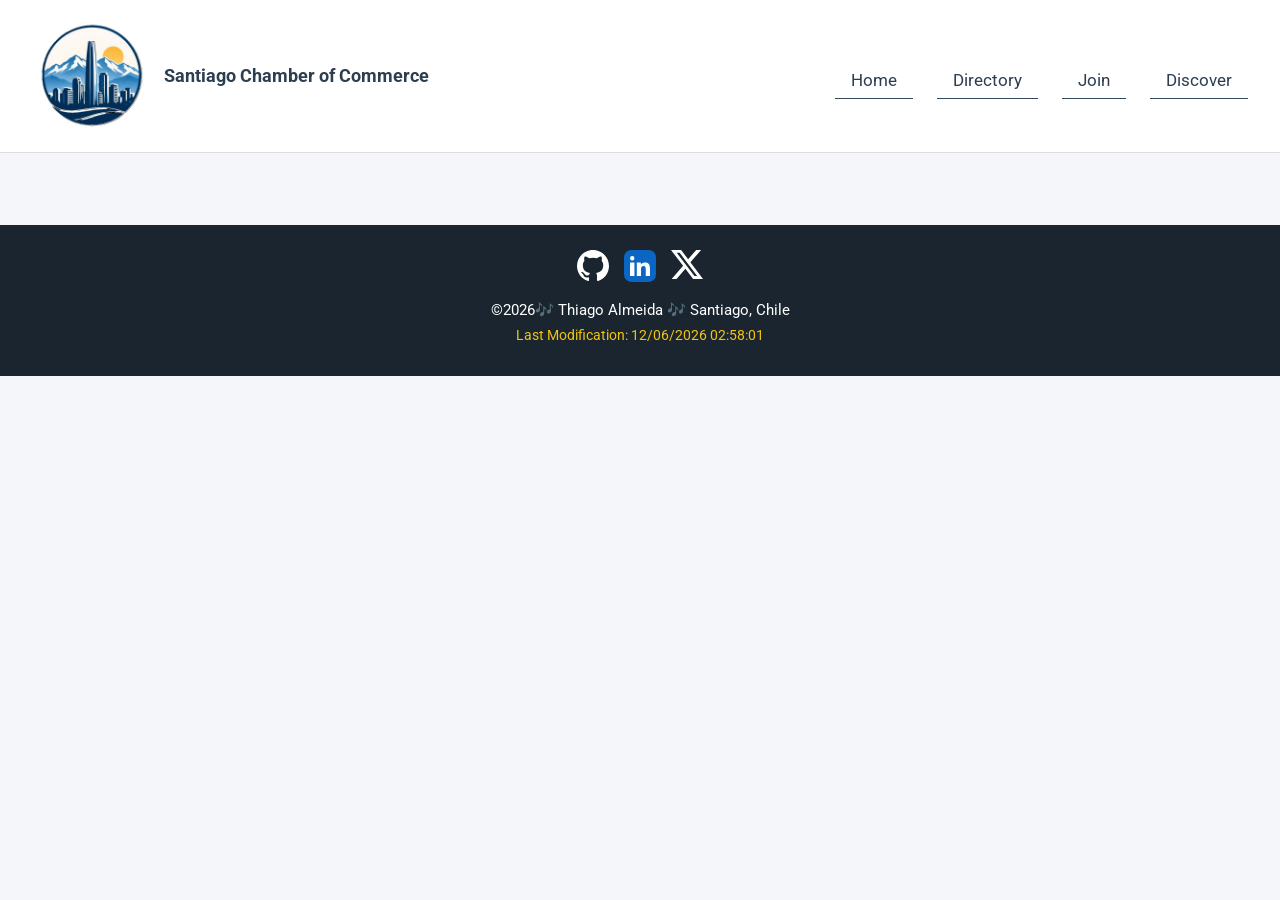
==== chamber/index.html @ 82512f58 "fix" ====
<!DOCTYPE html>
<html lang="en">
<head>
    <meta charset="UTF-8">
    <meta name="viewport" content="width=device-width, initial-scale=1.0">
    <title>WDD 231 – Web Frontend Development I – Thiago da Silva Almeida</title>
    <meta name="description"
      content="WDD 231 – Web Frontend Development I | Thiago Almeida, This is my assignment homepage. I use it to practice my web development skills.">
    <meta name="author" content="Thiago da Silva Almeida">
    <meta property="og:title" content="Thiago - Homepage">
    <meta property="og:description" content="This is my assignment homepage. I use it to practice my web development skills.">
    <meta property="og:image" content="https://thiagoalmeida001.github.io/wdd231/images/profile.jpg">
    <meta property="og:url" content="https://thiagoalmeida001.github.io/wdd231/">
    
    <link rel="preconnect" href="https://fonts.googleapis.com">
    <link rel="preconnect" href="https://fonts.gstatic.com" crossorigin>
    <link href="https://fonts.googleapis.com/css2?family=Roboto:ital,wght@0,100..900;1,100..900&display=swap" rel="stylesheet">
    <link rel="stylesheet" href="styles/chamber.css">
    <link rel="stylesheet" href="styles/chamber-large.css">
    <link rel="icon" href="images/favicon.ico">

    <script src="scripts/getdates.js" defer></script>
    <script src="scripts/navigation.js" defer></script>
</head>
<body>
    <header>
        <div class="logo-title-group">
            <div>
                <img src="images/logo.jpg" alt="Thiago Almeida Site Logo" width="50" height="50">
                <span>Santiago Chamber of Commerce</span>
            </div>
            <button id="menu-toggle" aria-label="Toggle Navigation Menu">☰</button>
        </div>
        <nav>
            <ul class="navigation" id="nav-menu">
                <li><a href="index.html">Home</a></li>
                <li><a href="directory.html">Directory</a></li>
                <li><a href="join.html">Join</a></li>
                <li><a href="discover.html">Discover</a></li>
            </ul>
        </nav>
    </header>
    <main>

    </main>
    <footer>
        <div class="social-links">
            <a href="https://github.com" target="_blank" aria-label="Visita mi perfil de GitHub">
                <img src="images/github-white-icon.svg" alt="GitHub Logo" width="30" height="30">
            </a>
            <a href="https://linkedin.com" target="_blank" aria-label="Visita mi perfil de LinkedIn">
                <img src="images/linkedin-app-icon.svg" alt="LinkedIn Logo" width="30" height="30">
            </a>
            <a href="https://x.com" target="_blank" aria-label="Visita mi perfil de X">
                <img src="images/x-social-media-white-icon.svg" alt="X Logo" width="30" height="30">
            </a>
        </div>
        <p>&copy;<span id="currentyear"></span>🎶 Thiago Almeida 🎶 Santiago, Chile</p>
        <p id="lastModified"></p>
    </footer>
</body>
</html>
---- chamber/styles/chamber.css ----
:root {
    --primary-color: #2c3e50;
    --secondary-color: #34495e;
    --accent-color: #f1c40f;
    --bg-color: #ffffff;
    --body-bg: #f4f6f9;
    --text-color: #333333;
    --completed-color: #d4edda;
    --completed-text: #155724;
    --completed-border: #c3e6cb;
}

* {
    margin: 0;
    padding: 0;
    box-sizing: border-box;
    font-family: 'Roboto', sans-serif;
}

body {
    background-color: var(--body-bg);
    color: var(--text-color);
}

header {
    background-color: var(--bg-color);
    padding: 0.5rem 1rem;
    border-bottom: 1px solid #ddd; 
}

.logo-title-group {
    display: flex;
    align-items: center;
    justify-content: space-between; 
    width: 100%;
}

.logo-title-group div {
    display: flex;
    align-items: center;
    gap: 0.75rem;
}

header img {
    width: 50px; 
    height: auto;
}

header span {
    font-size: 1.1rem;
    font-weight: bold;
    color: var(--primary-color);
}

#menu-toggle {
    background: #e0e0e0; 
    border: 1px solid #b8b8b8;
    font-size: 1.5rem;
    padding: 5px 12px;
    cursor: pointer;
    color: #000000;
    font-weight: bold;
    border-radius: 4px;
}

.navigation {
    display: none; 
    list-style: none;
    flex-direction: column;
    width: 100%;
    background-color: var(--primary-color); 
    margin-top: 0.5rem;
}

.navigation.open {
    display: flex; 
}

.navigation li {
    width: 100%;
    border-bottom: 1px solid var(--secondary-color); 
}


.navigation a {
    display: block;
    color: #ffffff; 
    padding: 14px;
    text-decoration: none;
    text-align: left; 
    font-size: 1.05rem;
}

.navigation a:hover {
    background-color: var(--secondary-color);
}

main {
    max-width: 1000px;
    margin: 0 auto;
    padding: 1rem;
    display: flex;
    flex-direction: column; 
    gap: 20px;
}

.directory-menu {
    display: flex;
    justify-content: center;
    gap: 15px;
    margin-bottom: 10px;
}

.directory-menu button {
    background-color: #ffffff;
    border: 1px solid var(--secondary-color);
    color: var(--primary-color);
    padding: 10px 18px;
    font-size: 0.95rem;
    cursor: pointer;
    border-radius: 4px;
    font-weight: 500;
    transition: all 0.2s ease;
}

.directory-menu button.active, 
.directory-menu button:hover {
    background-color: var(--primary-color);
    color: #ffffff;
    border-color: var(--primary-color);
}

.grid-layout {
    display: grid;
    grid-template-columns: repeat(auto-fit, minmax(280px, 1fr));
    gap: 20px;
}

.grid-layout .member-card {
    background-color: #ffffff;
    border: 1px solid #e0e0e0;
    border-radius: 8px;
    padding: 20px;
    text-align: center;
    box-shadow: 0 2px 5px rgba(0,0,0,0.05);
    display: flex;
    flex-direction: column;
    align-items: center;
    gap: 10px;
}

.grid-layout .member-card img {
    max-height: 100px;
    object-fit: contain;
    margin-bottom: 10px;
}

.list-layout {
    display: flex;
    flex-direction: column;
    gap: 10px;
}

.list-layout .member-card {
    background-color: #ffffff;
    border: 1px solid #e0e0e0;
    padding: 15px 20px;
    display: flex;
    flex-direction: column;
    gap: 8px;
    border-radius: 4px;
}

.list-layout .member-card img {
    display: none;
}

.member-card h3 {
    color: var(--primary-color);
    font-size: 1.2rem;
}

.member-card p {
    font-size: 0.9rem;
    color: #666666;
}

.member-card .web-link {
    color: var(--primary-color);
    font-weight: bold;
    text-decoration: none;
    font-size: 0.9rem;
}

.member-card .web-link:hover {
    text-decoration: underline;
}

.badge {
    display: inline-block;
    padding: 4px 10px;
    font-size: 0.75rem;
    font-weight: bold;
    border-radius: 20px;
    text-transform: uppercase;
    margin-top: 5px;
}

.badge.gold {
    background-color: #fef9e7;
    color: #b7950b;
    border: 1px solid var(--accent-color);
}

.badge.silver {
    background-color: #f2f4f4;
    color: #7f8c8d;
    border: 1px solid #bdc3c7;
}

.badge.member {
    background-color: #eaf2f8;
    color: #2980b9;
    border: 1px solid #a9cce3;
}

footer {
    background-color: #1a252f;
    color: #ffffff;
    text-align: center;
    padding: 25px 10px;
    margin-top: 40px;
}

.social-links {
    display: flex;
    justify-content: center;
    gap: 15px;
    margin-bottom: 15px;
}

.social-links a {
    color: white;
    text-decoration: none;
    font-size: 0.95rem;
}

.social-links a:hover {
    color: var(--accent-color);
    text-decoration: underline;
    transform: scale(1.1);
}

.social-links img {
    width: 32px;
    height: auto;
    transition: transform 0.2s ease;
}

footer p {
    margin-bottom: 8px;
    font-size: 0.95rem;
}

#lastModified {
    color: var(--accent-color); 
    font-size: 0.85rem;
}
---- chamber/styles/chamber-large.css ----
@media (min-width: 768px) {
    
    header {
        display: flex;
        justify-content: space-between;
        align-items: center;
        padding: 1rem 2rem;
    }

    header img {
        width: 120px;
        height: auto;
        transition: width 0.3s ease;
    }

    #menu-toggle {
        display: none;
    }

    .navigation {
        display: flex;
        flex-direction: row;
        position: static;
        width: auto;
        background-color: transparent;
        box-shadow: none;
        padding: 0;
        gap: 1.5rem;
    }

    .navigation a {
        color: var(--primary-color);
        padding: 0.5rem 1rem;
        border-radius: 4px;
        transition: all 0.3s ease;
    }

    .navigation a:hover {
        background-color: var(--primary-color);
        color: #ffffff;
        text-decoration: none;
    }

    .list-layout .member-card {
        flex-direction: row;
        justify-content: space-between;
        align-items: center;
    }
    
    .list-layout .member-card h3 {
        flex: 1;
        min-width: 150px;
    }
    
    .list-layout .member-card p,
    .list-layout .member-card a {
        flex: 1;
    }

}
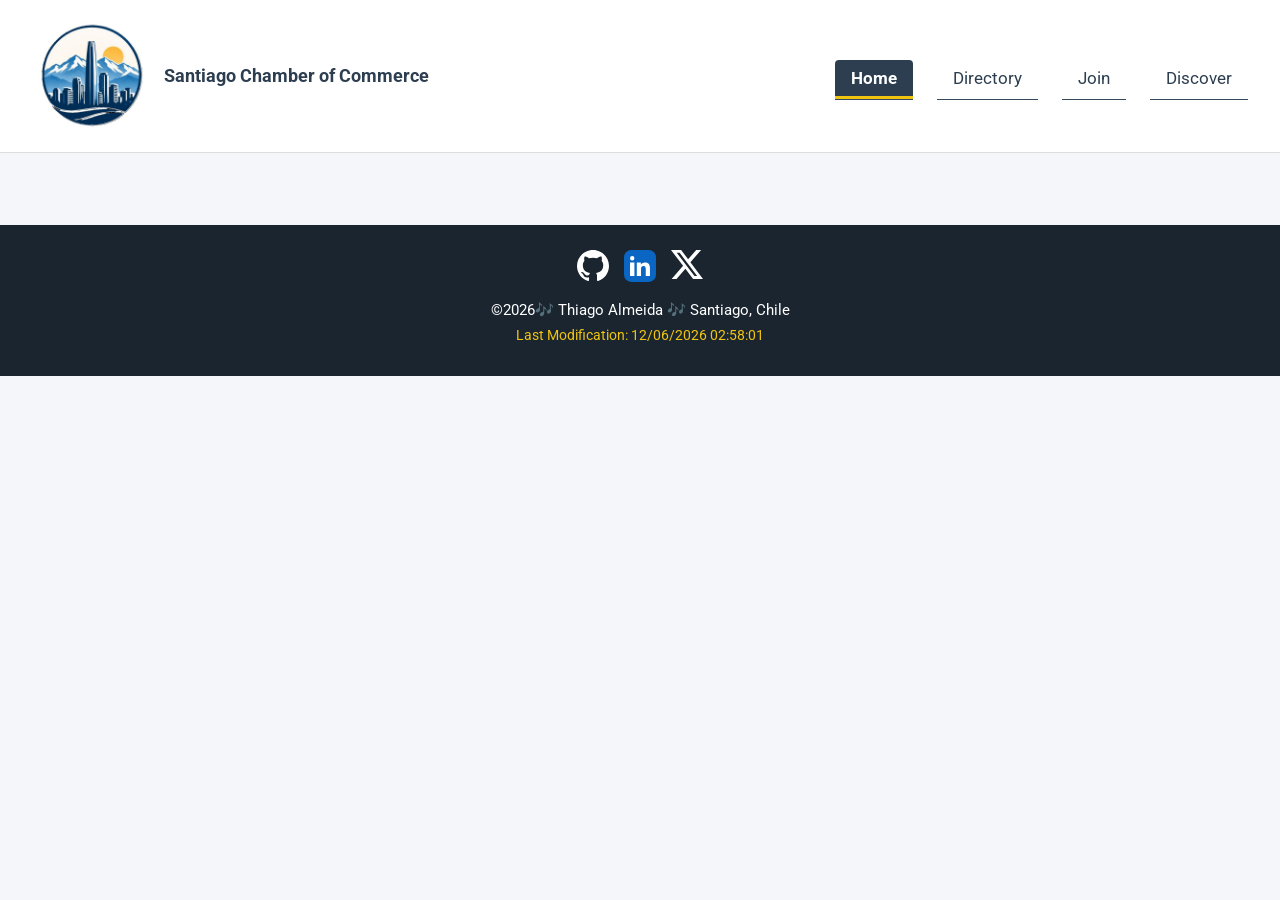
==== commit 12e92110: "fix" ====
--- a/chamber/index.html
+++ b/chamber/index.html
@@ -33,7 +33,7 @@
         </div>
         <nav>
             <ul class="navigation" id="nav-menu">
-                <li><a href="index.html">Home</a></li>
+                <li><a href="index.html" class="active">Home</a></li>
                 <li><a href="directory.html">Directory</a></li>
                 <li><a href="join.html">Join</a></li>
                 <li><a href="discover.html">Discover</a></li>
--- a/chamber/styles/chamber.css
+++ b/chamber/styles/chamber.css
@@ -95,6 +95,12 @@
     background-color: var(--secondary-color);
 }
 
+.navigation a.active {
+    background-color: var(--secondary-color);
+    color: var(--accent-color) !important;
+    font-weight: bold;
+}
+
 main {
     max-width: 1000px;
     margin: 0 auto;
@@ -175,7 +181,7 @@
     display: none;
 }
 
-.member-card h3 {
+.member-card h2 {
     color: var(--primary-color);
     font-size: 1.2rem;
 }
@@ -198,7 +204,7 @@
 
 .badge {
     display: inline-block;
-    padding: 4px 10px;
+    padding: 6px 12px;
     font-size: 0.75rem;
     font-weight: bold;
     border-radius: 20px;
@@ -207,21 +213,21 @@
 }
 
 .badge.gold {
-    background-color: #fef9e7;
-    color: #b7950b;
-    border: 1px solid var(--accent-color);
+    background-color: #f7e1a0;
+    color: #5d4300;
+    border: 1px solid #b7950b;
 }
 
 .badge.silver {
-    background-color: #f2f4f4;
-    color: #7f8c8d;
-    border: 1px solid #bdc3c7;
+    background-color: #e2e4e6;
+    color: #424949;
+    border: 1px solid #7f8c8d;
 }
 
 .badge.member {
-    background-color: #eaf2f8;
-    color: #2980b9;
-    border: 1px solid #a9cce3;
+    background-color: #d4e6f1;
+    color: #1b4f72;
+    border: 1px solid #2980b9;
 }
 
 footer {
--- a/chamber/styles/chamber-large.css
+++ b/chamber/styles/chamber-large.css
@@ -41,6 +41,13 @@
         text-decoration: none;
     }
 
+    .navigation a.active {
+        background-color: var(--primary-color);
+        color: #ffffff !important;
+        border-bottom: 3px solid var(--accent-color);
+        border-radius: 4px 4px 0 0;
+    }
+
     .list-layout .member-card {
         flex-direction: row;
         justify-content: space-between;
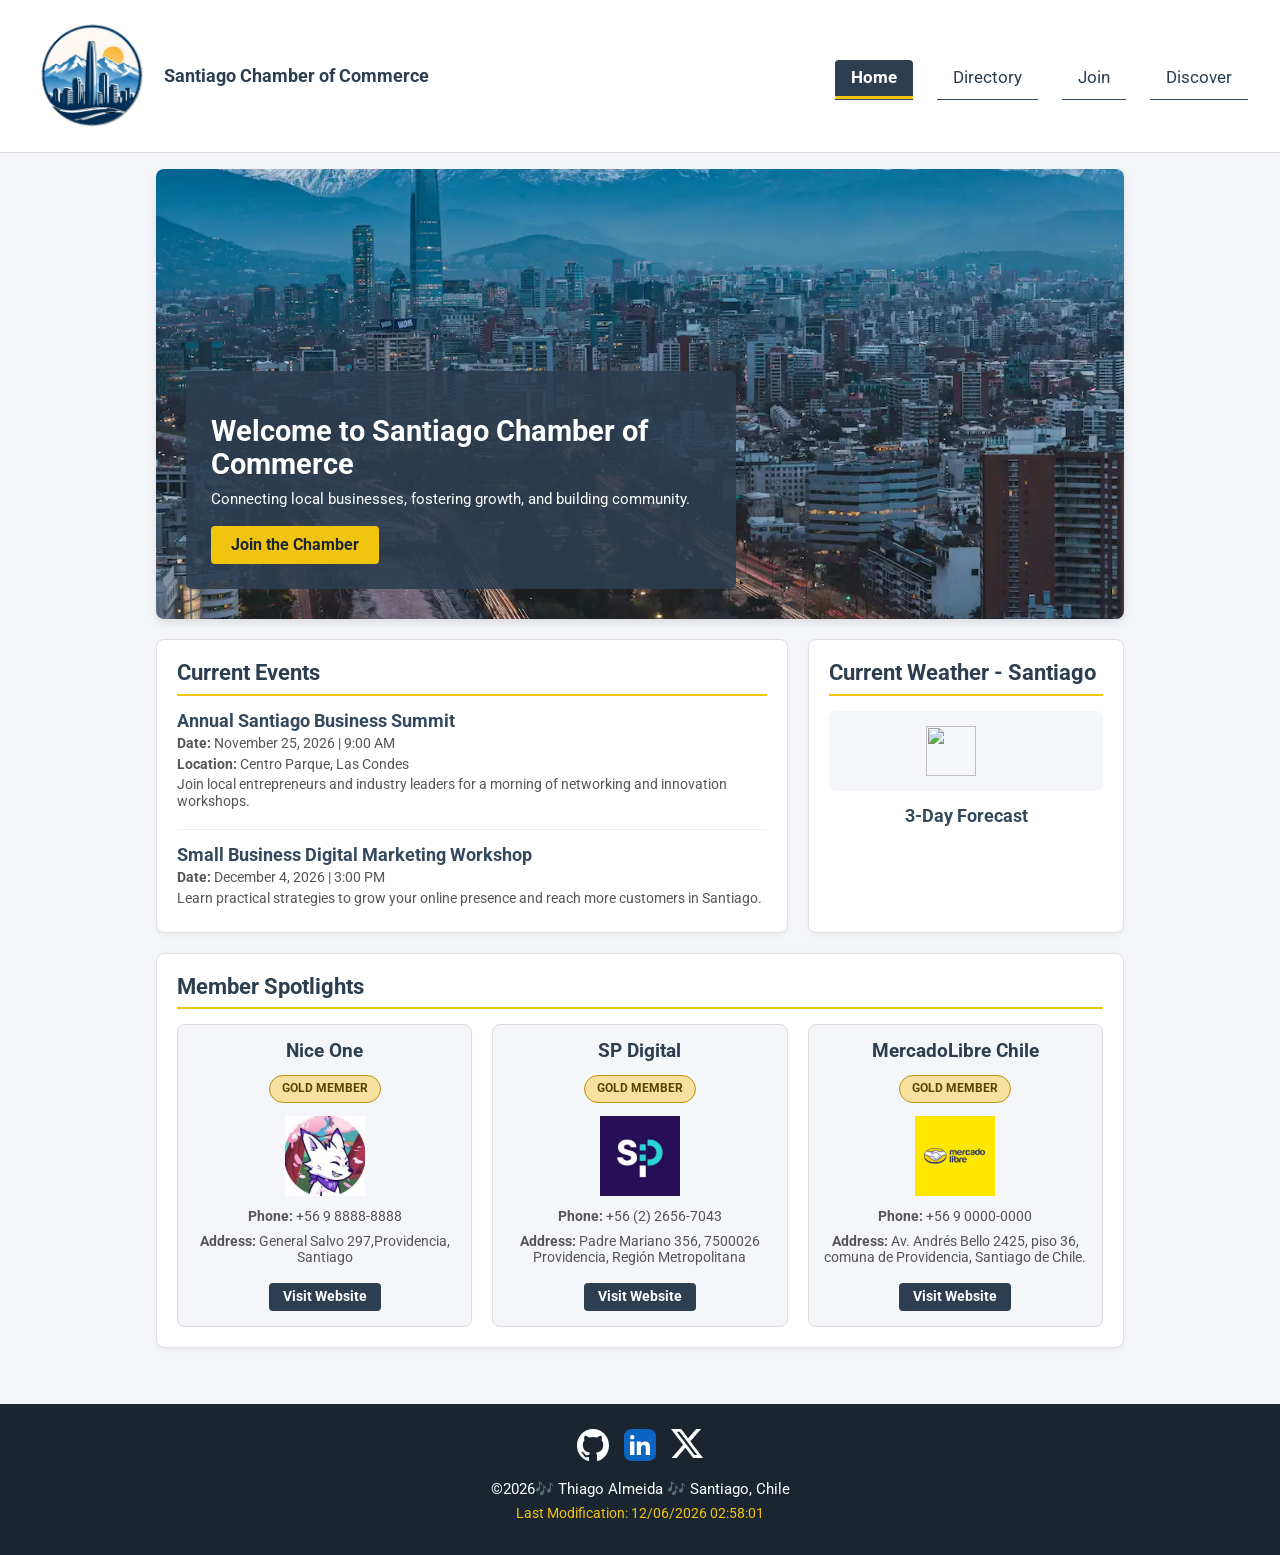
==== commit 5f557ab2: "home" ====
--- a/chamber/index.html
+++ b/chamber/index.html
@@ -3,24 +3,29 @@
 <head>
     <meta charset="UTF-8">
     <meta name="viewport" content="width=device-width, initial-scale=1.0">
-    <title>WDD 231 – Web Frontend Development I – Thiago da Silva Almeida</title>
+    <title>Santiago Chamber of Commerce - Home Page</title>
     <meta name="description"
-      content="WDD 231 – Web Frontend Development I | Thiago Almeida, This is my assignment homepage. I use it to practice my web development skills.">
+      content="Chamber of Commerce Home page for Santiago, Chile. WDD 231 assignment.">
     <meta name="author" content="Thiago da Silva Almeida">
-    <meta property="og:title" content="Thiago - Homepage">
-    <meta property="og:description" content="This is my assignment homepage. I use it to practice my web development skills.">
+    <meta property="og:title" content="Santiago Chamber of Commerce Home">
+    <meta property="og:description" content="Chamber of Commerce Home page for Santiago, Chile. WDD 231 assignment.">
+    <meta property="og:type" content="website">
     <meta property="og:image" content="https://thiagoalmeida001.github.io/wdd231/images/profile.jpg">
     <meta property="og:url" content="https://thiagoalmeida001.github.io/wdd231/">
     
     <link rel="preconnect" href="https://fonts.googleapis.com">
     <link rel="preconnect" href="https://fonts.gstatic.com" crossorigin>
     <link href="https://fonts.googleapis.com/css2?family=Roboto:ital,wght@0,100..900;1,100..900&display=swap" rel="stylesheet">
+    
+    <link rel="stylesheet" href="styles/normalize.css">
     <link rel="stylesheet" href="styles/chamber.css">
     <link rel="stylesheet" href="styles/chamber-large.css">
     <link rel="icon" href="images/favicon.ico">
 
     <script src="scripts/getdates.js" defer></script>
+    <script src="scripts/weather.js" defer></script>
     <script src="scripts/navigation.js" defer></script>
+
 </head>
 <body>
     <header>
@@ -41,7 +46,47 @@
         </nav>
     </header>
     <main>
+        <div class="hero-container">
+            <img src="images/herosantiago.webp" alt="Panoramic view of Santiago, Chile business district" width="1200" height="500">
+            <div class="hero-overlay">
+                <h1>Welcome to Santiago Chamber of Commerce</h1>
+                <p>Connecting local businesses, fostering growth, and building community.</p>
+                <a href="join.html" class="cta-button">Join the Chamber</a>
+            </div>
+        </div>
 
+        <div class="home-grid">
+            <section class="events-card">
+                <h2>Current Events</h2>
+                <div class="event-item">
+                    <h3>Annual Santiago Business Summit</h3>
+                    <p><strong>Date:</strong> November 25, 2026 | 9:00 AM</p>
+                    <p><strong>Location:</strong> Centro Parque, Las Condes</p>
+                    <p>Join local entrepreneurs and industry leaders for a morning of networking and innovation workshops.</p>
+                </div>
+                <div class="event-item">
+                    <h3>Small Business Digital Marketing Workshop</h3>
+                    <p><strong>Date:</strong> December 4, 2026 | 3:00 PM</p>
+                    <p>Learn practical strategies to grow your online presence and reach more customers in Santiago.</p>
+                </div>
+            </section>
+            <section class="weather-card">
+                <h2>Current Weather - Santiago</h2>
+                <div class="current-weather">
+                    <img id="weather-icon" src="" alt="" width="50" height="50">
+                    <p><span id="current-temp"></span></p>
+                    <figcaption></figcaption>
+                </div>
+                <div id="forecast-container">
+                    <h3>3-Day Forecast</h3>
+                </div>
+            </section>
+        </div>    
+        <section class="spotlights-section">
+            <h2>Member Spotlights</h2>
+            <div id="spotlight-container">
+            </div>
+        </section>
     </main>
     <footer>
         <div class="social-links">
--- a/chamber/styles/chamber.css
+++ b/chamber/styles/chamber.css
@@ -272,3 +272,225 @@
     color: var(--accent-color); 
     font-size: 0.85rem;
 }
+
+.hero-container {
+    position: relative;
+    width: 100%;
+    overflow: hidden;
+    border-radius: 8px;
+    box-shadow: 0 4px 8px rgba(0,0,0,0.1);
+}
+
+.hero-container img {
+    width: 100%;
+    height: auto;
+    max-height: 450px;
+    object-fit: cover;
+    display: block;
+}
+
+.hero-overlay {
+    position: absolute;
+    bottom: 20px;
+    left: 20px;
+    right: 20px;
+    background-color: rgba(44, 62, 80, 0.88); 
+    color: #ffffff;
+    padding: 20px;
+    border-radius: 6px;
+    max-width: 550px;
+}
+
+.hero-overlay h1 {
+    font-size: 1.4rem;
+    margin-bottom: 8px;
+    color: #ffffff;
+}
+
+.hero-overlay p {
+    font-size: 0.95rem;
+    margin-bottom: 15px;
+    line-height: 1.4;
+}
+
+.cta-button {
+    display: inline-block;
+    background-color: var(--accent-color); 
+    color: #1a252f; 
+    padding: 10px 20px;
+    font-weight: bold;
+    text-decoration: none;
+    border-radius: 4px;
+    font-size: 1rem;
+    transition: transform 0.2s ease, background-color 0.2s ease;
+}
+
+.cta-button:hover {
+    background-color: #d4ac0d;
+    transform: scale(1.03);
+}
+
+.home-grid {
+    display: grid;
+    grid-template-columns: 1fr; 
+    gap: 20px;
+}
+
+.events-card {
+    background-color: var(--bg-color);
+    border: 1px solid #e0e0e0;
+    border-radius: 8px;
+    padding: 20px;
+    box-shadow: 0 2px 5px rgba(0,0,0,0.05);
+}
+
+.events-card h2 {
+    color: var(--primary-color);
+    border-bottom: 2px solid var(--accent-color);
+    padding-bottom: 8px;
+    margin-bottom: 15px;
+    font-size: 1.4rem;
+}
+
+.event-item {
+    margin-bottom: 15px;
+    padding-bottom: 15px;
+    border-bottom: 1px solid #eeeeee;
+}
+
+.event-item:last-child {
+    margin-bottom: 0;
+    padding-bottom: 0;
+    border-bottom: none;
+}
+
+.event-item h3 {
+    color: var(--secondary-color);
+    font-size: 1.1rem;
+    margin-bottom: 5px;
+}
+
+.event-item p {
+    font-size: 0.9rem;
+    color: #555555;
+    margin-bottom: 4px;
+}
+
+.weather-card, 
+.spotlights-section {
+    background-color: var(--bg-color);
+    border: 1px solid #e0e0e0;
+    border-radius: 8px;
+    padding: 20px;
+    box-shadow: 0 2px 5px rgba(0,0,0,0.05);
+}
+
+.weather-card h2, 
+.spotlights-section h2 {
+    color: var(--primary-color);
+    border-bottom: 2px solid var(--accent-color);
+    padding-bottom: 8px;
+    margin-bottom: 15px;
+    font-size: 1.4rem;
+}
+
+.current-weather {
+    display: flex;
+    align-items: center;
+    justify-content: center;
+    gap: 15px;
+    background-color: var(--body-bg);
+    padding: 15px;
+    border-radius: 6px;
+    margin-bottom: 15px;
+}
+
+#current-temp {
+    font-size: 2rem;
+    font-weight: bold;
+    color: var(--primary-color);
+}
+
+.current-weather figcaption {
+    font-size: 1.1rem;
+    color: var(--secondary-color);
+    font-weight: 500;
+}
+
+#forecast-container {
+    text-align: center;
+}
+
+#forecast-container h3 {
+    font-size: 1.1rem;
+    color: var(--secondary-color);
+    margin-bottom: 10px;
+}
+
+#forecast-container p {
+    padding: 8px;
+    border-bottom: 1px solid #eeeeee;
+    font-size: 0.95rem;
+}
+
+#forecast-container p:last-child {
+    border-bottom: none;
+}
+
+#spotlight-container {
+    display: grid;
+    grid-template-columns: 1fr; 
+    gap: 20px;
+}
+
+.spotlight-card {
+    background-color: var(--body-bg);
+    border: 1px solid #dcdcdc;
+    border-radius: 8px;
+    padding: 15px;
+    text-align: center;
+    display: flex;
+    flex-direction: column;
+    align-items: center;
+    gap: 8px;
+    transition: transform 0.2s ease, box-shadow 0.2s ease;
+}
+
+.spotlight-card:hover {
+    transform: translateY(-4px);
+    box-shadow: 0 4px 10px rgba(0,0,0,0.1);
+}
+
+.spotlight-card h3 {
+    color: var(--primary-color);
+    font-size: 1.2rem;
+}
+
+.spotlight-card img {
+    max-height: 80px;
+    width: auto;
+    object-fit: contain;
+    margin: 5px 0;
+}
+
+.spotlight-card p {
+    font-size: 0.9rem;
+    color: #555555;
+}
+
+.spotlight-card a {
+    display: inline-block;
+    margin-top: 8px;
+    padding: 6px 14px;
+    background-color: var(--primary-color);
+    color: #ffffff;
+    text-decoration: none;
+    border-radius: 4px;
+    font-size: 0.9rem;
+    font-weight: bold;
+    transition: background-color 0.2s ease;
+}
+
+.spotlight-card a:hover {
+    background-color: var(--secondary-color);
+}
--- a/chamber/styles/chamber-large.css
+++ b/chamber/styles/chamber-large.css
@@ -64,4 +64,42 @@
         flex: 1;
     }
 
+    .hero-overlay {
+        bottom: 30px;
+        left: 30px;
+        padding: 25px;
+    }
+
+    .hero-overlay h1 {
+        font-size: 1.8rem;
+    }
+
+    .home-grid {
+        grid-template-columns: 2fr 1fr;
+    }
+
+    #spotlight-container {
+        grid-template-columns: repeat(3, 1fr);
+    }
+
+    #forecast-container {
+        display: grid;
+        grid-template-columns: repeat(3, 1fr);
+        gap: 10px;
+        align-items: center;
+    }
+
+    #forecast-container h3 {
+        grid-column: 1 / -1; 
+    }
+
+    #forecast-container p {
+        border-bottom: none;
+        border-right: 1px solid #ddd;
+    }
+
+    #forecast-container p:last-child {
+        border-right: none;
+    }
+
 }
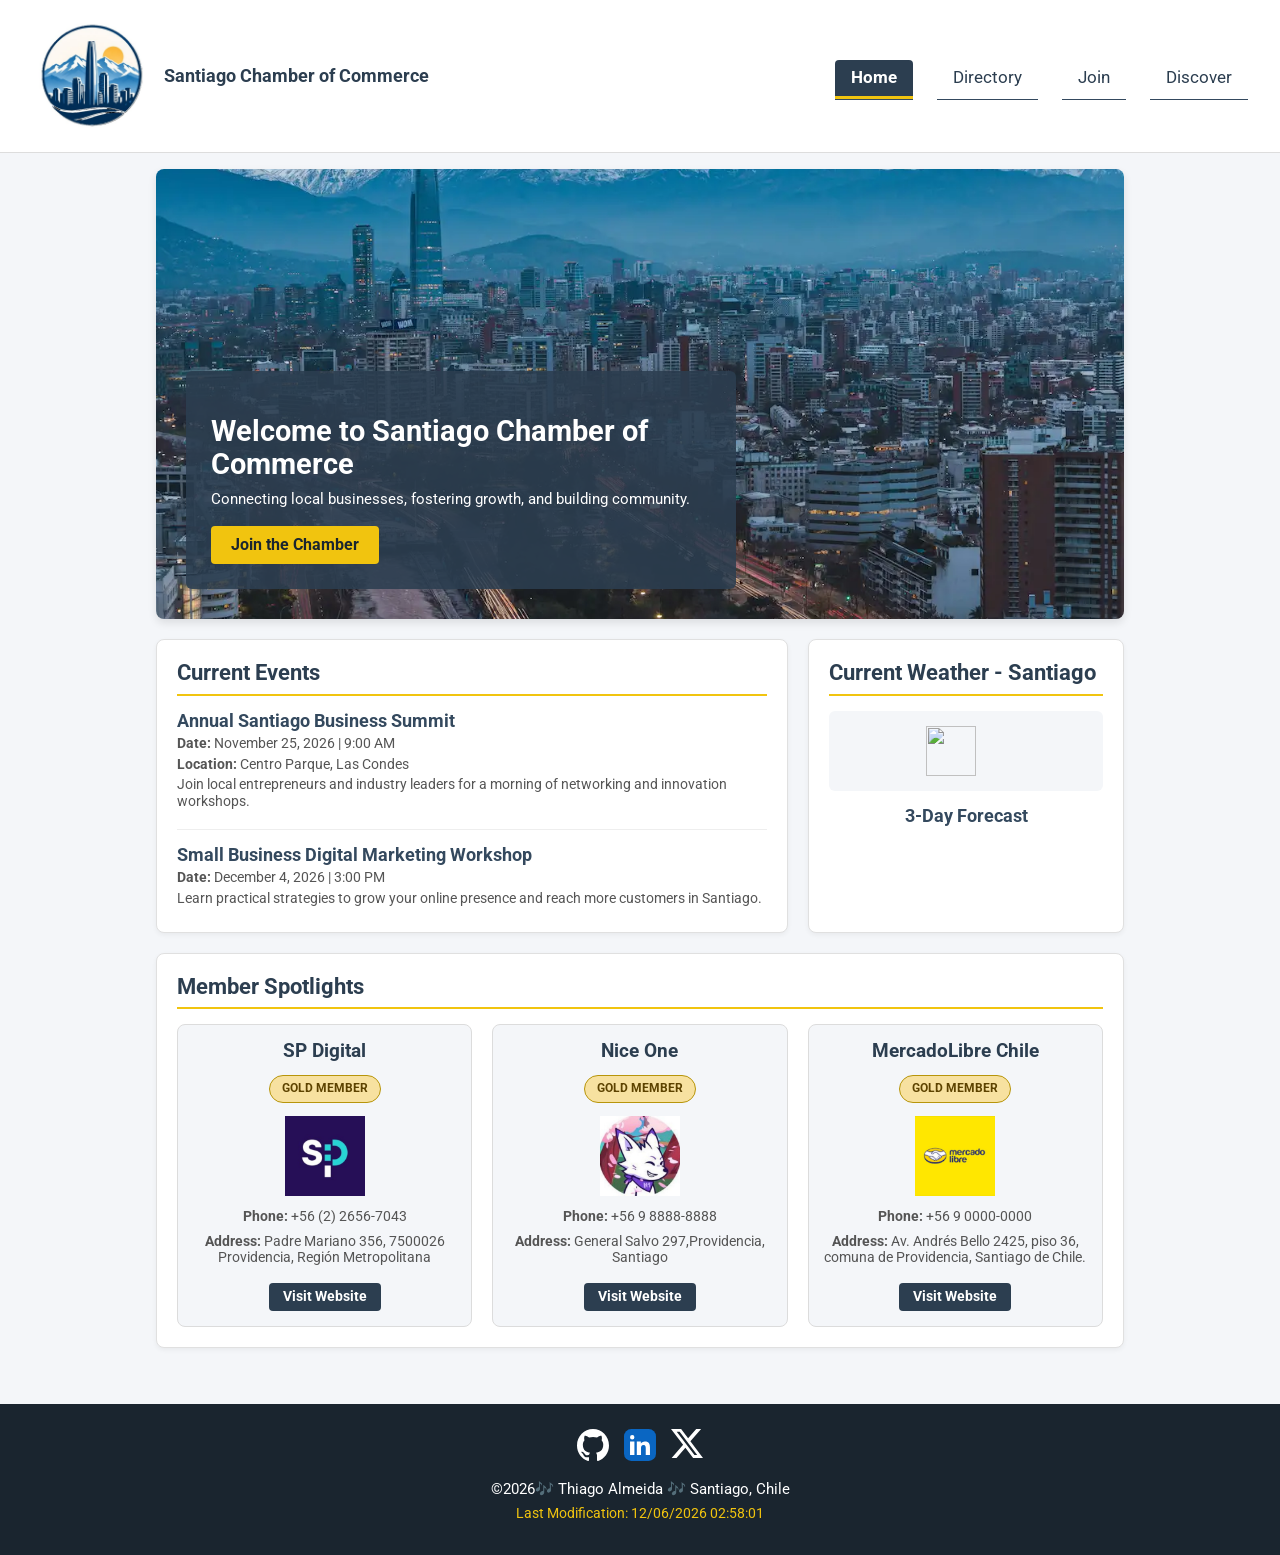
==== commit cc19e3bb: "fix2" ====
--- a/chamber/index.html
+++ b/chamber/index.html
@@ -91,13 +91,13 @@
     <footer>
         <div class="social-links">
             <a href="https://github.com" target="_blank" aria-label="Visita mi perfil de GitHub">
-                <img src="images/github-white-icon.svg" alt="GitHub Logo" width="30" height="30">
+                <img src="images/github-white-icon.svg" alt="" width="30" height="30">
             </a>
             <a href="https://linkedin.com" target="_blank" aria-label="Visita mi perfil de LinkedIn">
-                <img src="images/linkedin-app-icon.svg" alt="LinkedIn Logo" width="30" height="30">
+                <img src="images/linkedin-app-icon.svg" alt="" width="30" height="30">
             </a>
             <a href="https://x.com" target="_blank" aria-label="Visita mi perfil de X">
-                <img src="images/x-social-media-white-icon.svg" alt="X Logo" width="30" height="30">
+                <img src="images/x-social-media-white-icon.svg" alt="" width="30" height="30">
             </a>
         </div>
         <p>&copy;<span id="currentyear"></span>🎶 Thiago Almeida 🎶 Santiago, Chile</p>
--- a/chamber/styles/chamber.css
+++ b/chamber/styles/chamber.css
@@ -5,9 +5,6 @@
     --bg-color: #ffffff;
     --body-bg: #f4f6f9;
     --text-color: #333333;
-    --completed-color: #d4edda;
-    --completed-text: #155724;
-    --completed-border: #c3e6cb;
 }
 
 * {
@@ -84,7 +81,7 @@
 
 .navigation a {
     display: block;
-    color: #ffffff; 
+    color: var(--bg-color); 
     padding: 14px;
     text-decoration: none;
     text-align: left; 
@@ -97,7 +94,7 @@
 
 .navigation a.active {
     background-color: var(--secondary-color);
-    color: var(--accent-color) !important;
+    color: var(--accent-color);
     font-weight: bold;
 }
 
@@ -118,7 +115,7 @@
 }
 
 .directory-menu button {
-    background-color: #ffffff;
+    background-color: var(--bg-color);
     border: 1px solid var(--secondary-color);
     color: var(--primary-color);
     padding: 10px 18px;
@@ -132,7 +129,7 @@
 .directory-menu button.active, 
 .directory-menu button:hover {
     background-color: var(--primary-color);
-    color: #ffffff;
+    color: var(--bg-color);
     border-color: var(--primary-color);
 }
 
@@ -143,7 +140,7 @@
 }
 
 .grid-layout .member-card {
-    background-color: #ffffff;
+    background-color: var(--bg-color);
     border: 1px solid #e0e0e0;
     border-radius: 8px;
     padding: 20px;
@@ -168,7 +165,7 @@
 }
 
 .list-layout .member-card {
-    background-color: #ffffff;
+    background-color: var(--bg-color);
     border: 1px solid #e0e0e0;
     padding: 15px 20px;
     display: flex;
@@ -232,7 +229,7 @@
 
 footer {
     background-color: #1a252f;
-    color: #ffffff;
+    color: var(--bg-color);
     text-align: center;
     padding: 25px 10px;
     margin-top: 40px;
@@ -246,7 +243,7 @@
 }
 
 .social-links a {
-    color: white;
+    color: var(--bg-color);
     text-decoration: none;
     font-size: 0.95rem;
 }
@@ -295,7 +292,7 @@
     left: 20px;
     right: 20px;
     background-color: rgba(44, 62, 80, 0.88); 
-    color: #ffffff;
+    color: var(--bg-color);
     padding: 20px;
     border-radius: 6px;
     max-width: 550px;
@@ -304,7 +301,7 @@
 .hero-overlay h1 {
     font-size: 1.4rem;
     margin-bottom: 8px;
-    color: #ffffff;
+    color: var(--bg-color);
 }
 
 .hero-overlay p {
@@ -483,7 +480,7 @@
     margin-top: 8px;
     padding: 6px 14px;
     background-color: var(--primary-color);
-    color: #ffffff;
+    color: var(--bg-color);
     text-decoration: none;
     border-radius: 4px;
     font-size: 0.9rem;
@@ -494,3 +491,299 @@
 .spotlight-card a:hover {
     background-color: var(--secondary-color);
 }
+
+.confirmation-card {
+    background-color: var(--bg-color);
+    border: 1px solid #e0e0e0;
+    border-radius: 8px;
+    padding: 30px;
+    box-shadow: 0 2px 8px rgba(0,0,0,0.08);
+    max-width: 650px;
+    margin: 20px auto;
+}
+
+.confirmation-card h1 {
+    color: var(--primary-color);
+    border-bottom: 2px solid var(--accent-color);
+    padding-bottom: 10px;
+    margin-bottom: 15px;
+}
+
+.submission-details {
+    background-color: var(--body-bg);
+    border-left: 4px solid var(--primary-color);
+    padding: 20px;
+    margin: 20px 0;
+    border-radius: 4px;
+}
+
+.submission-details h2 {
+    font-size: 1.2rem;
+    color: var(--secondary-color);
+    margin-bottom: 12px;
+}
+
+.submission-details p {
+    margin-bottom: 8px;
+    font-size: 0.95rem;
+}
+
+.join-main h1 {
+    color: var(--primary-color);
+    margin-bottom: 10px;
+}
+
+.join-layout {
+    display: grid;
+    grid-template-columns: 1fr;
+    gap: 25px;
+    align-items: start;
+}
+
+.membership-form {
+    background-color: var(--bg-color);
+    border: 1px solid #e0e0e0;
+    border-radius: 8px;
+    padding: 25px;
+    box-shadow: 0 2px 6px rgba(0,0,0,0.06);
+    display: flex;
+    flex-direction: column;
+    gap: 15px;
+}
+
+.membership-form h2 {
+    color: var(--primary-color);
+    border-bottom: 2px solid var(--accent-color);
+    padding-bottom: 8px;
+    margin-bottom: 5px;
+    font-size: 1.3rem;
+}
+
+.membership-form label {
+    display: flex;
+    flex-direction: column;
+    gap: 6px;
+    font-weight: 500;
+    color: var(--secondary-color);
+    font-size: 0.95rem;
+}
+
+.membership-form input[type="text"],
+.membership-form input[type="email"],
+.membership-form input[type="tel"],
+.membership-form textarea {
+    padding: 10px 12px;
+    border: 1px solid #cccccc;
+    border-radius: 4px;
+    font-size: 1rem;
+    width: 100%;
+    transition: border-color 0.2s ease, box-shadow 0.2s ease;
+}
+
+.membership-form input:focus,
+.membership-form textarea:focus {
+    outline: none;
+    border-color: var(--primary-color);
+    box-shadow: 0 0 0 3px rgba(44, 62, 80, 0.15);
+}
+
+.membership-form input:required:valid {
+    border-left: 4px solid #27ae60;
+}
+
+.membership-form input:required:invalid:not(:placeholder-shown) {
+    border-left: 4px solid #c0392b;
+}
+
+.membership-form fieldset.group {
+    border: 1px solid #cccccc;
+    border-radius: 6px;
+    padding: 15px;
+    display: flex;
+    flex-direction: column;
+    gap: 10px;
+}
+
+.membership-form legend {
+    font-weight: bold;
+    color: var(--primary-color);
+    padding: 0 8px;
+    font-size: 0.95rem;
+}
+
+.membership-form label.radio-label {
+    flex-direction: row;
+    align-items: center;
+    gap: 10px;
+    font-weight: normal;
+    cursor: pointer;
+}
+
+.membership-form input[type="radio"] {
+    width: 18px;
+    height: 18px;
+    cursor: pointer;
+}
+
+.submit-btn {
+    background-color: var(--primary-color);
+    color: var(--bg-color);
+    border: none;
+    padding: 14px 20px;
+    font-size: 1.05rem;
+    font-weight: bold;
+    border-radius: 6px;
+    cursor: pointer;
+    margin-top: 10px;
+    transition: background-color 0.2s ease, transform 0.1s ease;
+}
+
+.submit-btn:hover {
+    background-color: var(--secondary-color);
+}
+
+.submit-btn:active {
+    transform: scale(0.99);
+}
+
+.membership-cards {
+    display: flex;
+    flex-direction: column;
+    gap: 15px;
+}
+
+.membership-cards h2 {
+    color: var(--primary-color);
+    font-size: 1.3rem;
+    margin-bottom: 5px;
+}
+
+@keyframes cardEntrance {
+    0% {
+        opacity: 0;
+        transform: translateY(25px);
+    }
+    100% {
+        opacity: 1;
+        transform: translateY(0);
+    }
+}
+
+.level-card {
+    background-color: var(--bg-color);
+    border: 1px solid #dcdcdc;
+    border-left: 5px solid var(--primary-color);
+    border-radius: 8px;
+    padding: 18px;
+    box-shadow: 0 2px 5px rgba(0,0,0,0.05);
+    display: flex;
+    flex-direction: column;
+    gap: 8px;
+    opacity: 0; 
+    animation: cardEntrance 0.6s ease-out forwards;
+}
+
+.card-anim-1 { animation-delay: 0.1s; border-left-color: #27ae60; }
+.card-anim-2 { animation-delay: 0.25s; border-left-color: #cd7f32; }
+.card-anim-3 { animation-delay: 0.4s; border-left-color: #7f8c8d; }
+.card-anim-4 { animation-delay: 0.55s; border-left-color: var(--accent-color); }
+
+.level-card h3 {
+    color: var(--primary-color);
+    font-size: 1.15rem;
+}
+
+.level-card p {
+    font-size: 0.9rem;
+    color: #555555;
+}
+
+.info-btn {
+    align-self: flex-start;
+    margin-top: 5px;
+    background-color: var(--accent-color);
+    color: #1a252f; 
+    border: none;
+    padding: 8px 14px;
+    border-radius: 4px;
+    font-weight: bold;
+    font-size: 0.9rem;
+    cursor: pointer;
+    transition: background-color 0.2s ease;
+}
+
+.info-btn:hover {
+    background-color: #d4ac0d;
+}
+
+dialog {
+    margin: auto; 
+    border: none;
+    border-top: 6px solid var(--accent-color); 
+    border-radius: 10px;
+    padding: 2rem;
+    background-color: var(--bg-color);
+    box-shadow: 0 15px 35px rgba(0, 0, 0, 0.25);
+    width: 90%;
+    max-width: 480px;
+    color: var(--text-color);
+    position: fixed;
+    inset: 0;
+}
+
+dialog::backdrop {
+    background-color: rgba(26, 37, 47, 0.7);
+    backdrop-filter: blur(3px); 
+}
+
+dialog h3 {
+    color: var(--primary-color);
+    font-size: 1.4rem;
+    margin-bottom: 0.75rem;
+    padding-right: 35px; 
+    border-bottom: 1px solid #eeeeee;
+    padding-bottom: 10px;
+}
+
+dialog p {
+    font-size: 1.05rem;
+    color: var(--secondary-color);
+    margin-bottom: 1rem;
+    background-color: var(--body-bg);
+    padding: 8px 12px;
+    border-radius: 6px;
+    display: inline-block;
+}
+
+dialog ul {
+    margin-top: 5px;
+    padding-left: 20px;
+    line-height: 1.6;
+}
+
+dialog li {
+    margin-bottom: 8px;
+    color: #444444;
+}
+
+dialog .close-modal {
+    position: absolute;
+    top: 15px;
+    right: 15px;
+    background-color: var(--body-bg);
+    border: 1px solid #dcdcdc;
+    border-radius: 50%;
+    width: 34px;
+    height: 34px;
+    display: flex;
+    align-items: center;
+    justify-content: center;
+    font-size: 0.9rem;
+    cursor: pointer;
+    transition: background-color 0.2s ease, transform 0.2s ease;
+}
+
+dialog .close-modal:hover {
+    background-color: #e0e0e0;
+    transform: scale(1.08);
+}
--- a/chamber/styles/chamber-large.css
+++ b/chamber/styles/chamber-large.css
@@ -22,7 +22,7 @@
         flex-direction: row;
         position: static;
         width: auto;
-        background-color: transparent;
+        background-color: rgba(0, 0, 0, 0);
         box-shadow: none;
         padding: 0;
         gap: 1.5rem;
@@ -37,13 +37,13 @@
 
     .navigation a:hover {
         background-color: var(--primary-color);
-        color: #ffffff;
+        color: var(--bg-color);
         text-decoration: none;
     }
 
     .navigation a.active {
         background-color: var(--primary-color);
-        color: #ffffff !important;
+        color: var(--bg-color);
         border-bottom: 3px solid var(--accent-color);
         border-radius: 4px 4px 0 0;
     }
@@ -102,4 +102,8 @@
         border-right: none;
     }
 
+    .join-layout {
+        grid-template-columns: 2fr 1fr;
+    }
+
 }
